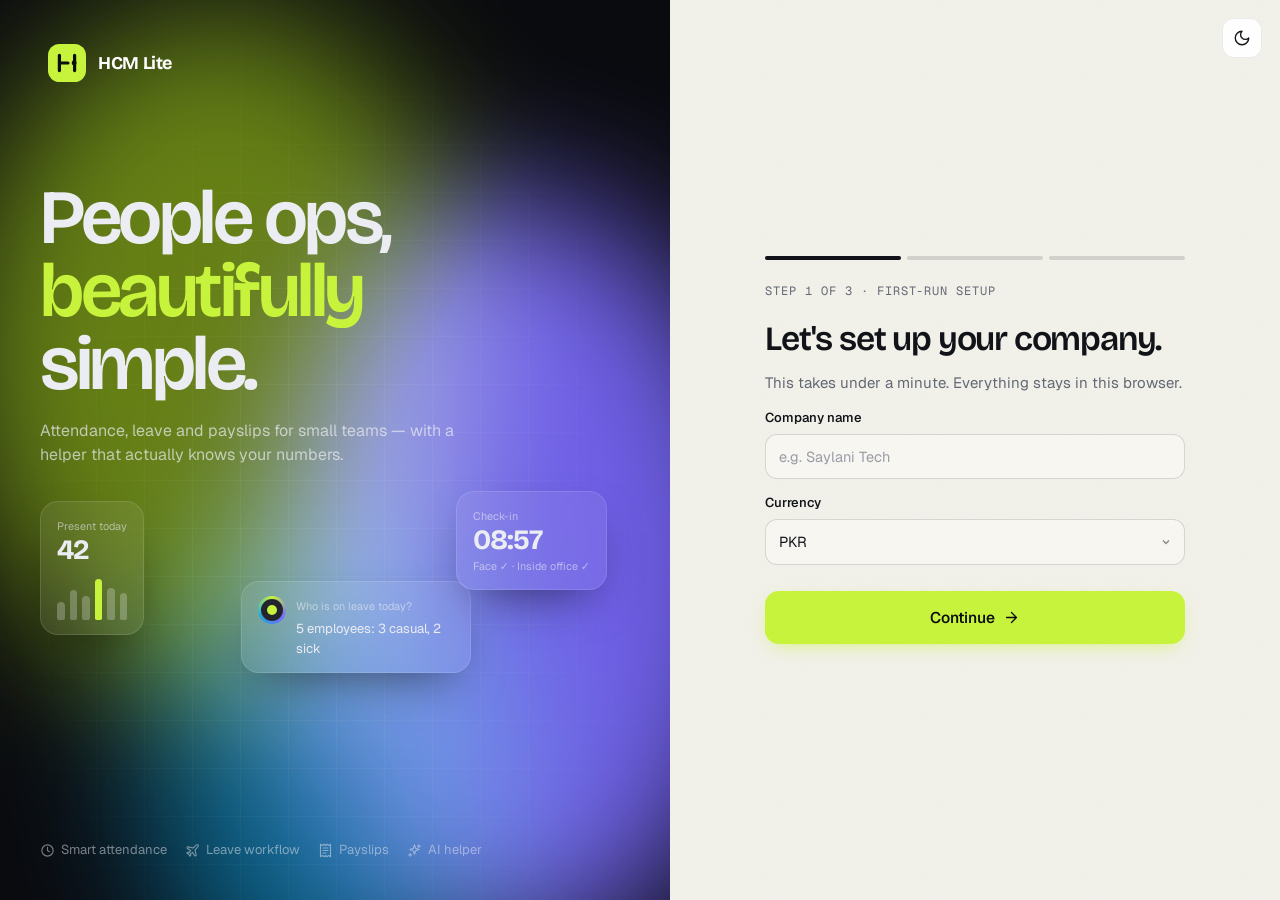
==== pages/admin.html @ 7bd3aebc "HCM Lite: HR web app with attendance, leave, payslips and smart helper Vanilla HTML/CSS/JS, localSto" ====
<!doctype html>
<html lang="en">
<head>
  <meta charset="utf-8" />
  <meta name="viewport" content="width=device-width, initial-scale=1, viewport-fit=cover" />
  <title>Dashboard · HCM Lite</title>
  <meta name="theme-color" content="#0a0b0f" />
  <link rel="icon" href="../assets/favicon.svg" type="image/svg+xml" />
  <link rel="preconnect" href="https://fonts.googleapis.com" />
  <link rel="preconnect" href="https://fonts.gstatic.com" crossorigin />
  <link href="https://fonts.googleapis.com/css2?family=Bricolage+Grotesque:opsz,wght@12..96,400..700&family=Geist:wght@400..700&family=Geist+Mono:wght@400..600&display=swap" rel="stylesheet" />
  <script>try{document.documentElement.dataset.theme=localStorage.getItem("hcm_theme")||(matchMedia("(prefers-color-scheme: dark)").matches?"dark":"light")}catch(e){document.documentElement.dataset.theme="light"}</script>
  <link rel="stylesheet" href="../css/style.css" />
</head>
<body>
  <main id="main"><div id="view"></div></main>

  <script src="../js/storage.js"></script>
  <script src="../js/dates.js"></script>
  <script src="../js/auth.js"></script>
  <script src="../js/leave.js"></script>
  <script src="../js/attendance.js"></script>
  <script src="../js/payroll.js"></script>
  <script src="../js/employees.js"></script>
  <script src="../js/ui.js"></script>
  <script src="../js/charts.js"></script>
  <script src="../js/helper.js"></script>
  <script src="../js/pages/admin.js"></script>
</body>
</html>
---- css/style.css ----
/* =========================================================
   HCM Lite · style.css
   Design language: "Ink & Volt" — warm paper / deep ink
   surfaces, a single electric-lime accent, Bricolage display
   type, Geist body, bento cards with cursor spotlight.
   ========================================================= */

@view-transition { navigation: auto; }

:root {
  --bg: #f2f1ea;
  --bg-2: #e9e7dd;
  --surface: #ffffff;
  --surface-2: #f8f7f2;
  --surface-3: #efeee7;
  --line: rgba(18, 20, 26, 0.08);
  --line-2: rgba(18, 20, 26, 0.14);
  --text: #111318;
  --muted: #646875;
  --faint: #9a9da7;

  --volt: #c8f43c;
  --volt-2: #b4e021;
  --volt-ink: #3b5600;
  --on-volt: #0b0d10;
  --violet: #7a6bff;
  --coral: #ff6b4a;
  --sky: #1fa8e0;
  --amber: #f2a20c;
  --mint: #19b97f;

  --ok: #12945f;
  --warn: #c27a00;
  --bad: #e0434a;

  --shadow-sm: 0 1px 2px rgba(17, 19, 24, 0.05);
  --shadow: 0 1px 2px rgba(17, 19, 24, 0.04), 0 12px 32px -16px rgba(17, 19, 24, 0.18);
  --shadow-lg: 0 30px 80px -30px rgba(17, 19, 24, 0.35);
  --r: 20px;
  --r-sm: 12px;
  --ease: cubic-bezier(0.2, 0.8, 0.2, 1);
  --spring: cubic-bezier(0.34, 1.56, 0.64, 1);

  --f-display: "Bricolage Grotesque", "Geist", system-ui, sans-serif;
  --f-body: "Geist", system-ui, -apple-system, "Segoe UI", sans-serif;
  --f-mono: "Geist Mono", ui-monospace, "SF Mono", Menlo, monospace;
  color-scheme: light;
}

:root[data-theme="dark"] {
  --bg: #08090c;
  --bg-2: #0d0f14;
  --surface: #111319;
  --surface-2: #161921;
  --surface-3: #1c2029;
  --line: rgba(255, 255, 255, 0.065);
  --line-2: rgba(255, 255, 255, 0.12);
  --text: #eceef3;
  --muted: #8b91a1;
  --faint: #5d6270;
  --volt-ink: #c8f43c;
  --ok: #3ddc97;
  --warn: #ffb829;
  --bad: #ff5c63;
  --sky: #45c3f5;
  --shadow: 0 1px 0 rgba(255, 255, 255, 0.03) inset, 0 16px 40px -20px rgba(0, 0, 0, 0.8);
  --shadow-lg: 0 40px 100px -30px rgba(0, 0, 0, 0.9);
  color-scheme: dark;
}

* { box-sizing: border-box; }
html { -webkit-text-size-adjust: 100%; }
body {
  margin: 0;
  font-family: var(--f-body);
  font-size: 15px;
  line-height: 1.5;
  color: var(--text);
  background: var(--bg);
  -webkit-font-smoothing: antialiased;
  min-height: 100vh;
  overflow-x: hidden;
}
body::before { /* film grain */
  content: ""; position: fixed; inset: 0; pointer-events: none; z-index: 100; opacity: 0.035; mix-blend-mode: multiply;
  background-image: url("data:image/svg+xml,%3Csvg xmlns='http://www.w3.org/2000/svg' width='160' height='160'%3E%3Cfilter id='n'%3E%3CfeTurbulence type='fractalNoise' baseFrequency='.9' numOctaves='3'/%3E%3C/filter%3E%3Crect width='100%25' height='100%25' filter='url(%23n)'/%3E%3C/svg%3E");
}
[data-theme="dark"] body::before { mix-blend-mode: screen; opacity: 0.04; }

h1, h2, h3, h4 { font-family: var(--f-display); letter-spacing: -0.02em; margin: 0; font-weight: 600; }
p { margin: 0; }
a { color: inherit; text-decoration: none; }
button { font: inherit; color: inherit; cursor: pointer; }
.mono { font-family: var(--f-mono); font-feature-settings: "tnum"; }
.muted { color: var(--muted); }
.ic { width: 18px; height: 18px; flex: none; }
::selection { background: var(--volt); color: var(--on-volt); }
:focus-visible { outline: 2px solid var(--violet); outline-offset: 2px; border-radius: 8px; }
[data-theme="light"] .only-dark, [data-theme="dark"] .only-light { display: none; }

/* scrollbars */
* { scrollbar-width: thin; scrollbar-color: var(--line-2) transparent; }

/* ---------------- shell ---------------- */
body.has-shell { display: grid; grid-template-columns: 264px minmax(0, 1fr); }
.sidebar {
  position: sticky; top: 0; height: 100vh; padding: 20px 14px; display: flex; flex-direction: column; gap: 18px;
  border-right: 1px solid var(--line); background: color-mix(in srgb, var(--bg) 70%, var(--surface));
  view-transition-name: sidebar;
}
.brand { display: flex; align-items: center; gap: 12px; padding: 4px 8px; }
.brand .logo { width: 38px; height: 38px; flex: none; transition: transform 0.5s var(--spring); }
.brand:hover .logo { transform: rotate(-8deg) scale(1.05); }
.brand b { display: block; font-family: var(--f-display); font-size: 18px; letter-spacing: -0.02em; }
.brand small { display: block; color: var(--muted); font-size: 12px; max-width: 160px; white-space: nowrap; overflow: hidden; text-overflow: ellipsis; }
.search-trigger {
  display: flex; align-items: center; gap: 10px; padding: 10px 12px; border-radius: 12px; border: 1px solid var(--line);
  background: var(--surface); color: var(--muted); font-size: 13.5px; transition: border-color 0.2s;
}
.search-trigger:hover { border-color: var(--line-2); }
.search-trigger span { flex: 1; text-align: left; }
kbd { font-family: var(--f-mono); font-size: 11px; padding: 2px 6px; border-radius: 6px; border: 1px solid var(--line-2); color: var(--muted); background: var(--surface-2); }
.nav { display: flex; flex-direction: column; gap: 2px; }
.nav-item {
  position: relative; display: flex; align-items: center; gap: 12px; padding: 10px 12px; border-radius: 12px; color: var(--muted);
  font-weight: 500; font-size: 14.5px; border: 0; background: none; text-align: left; width: 100%; transition: color 0.2s, background 0.2s;
}
.nav-item:hover { color: var(--text); background: var(--surface-3); }
.nav-item.active { color: var(--text); background: var(--surface); box-shadow: var(--shadow-sm), 0 0 0 1px var(--line); }
.nav-item.active::before { content: ""; position: absolute; left: -14px; top: 10px; bottom: 10px; width: 4px; border-radius: 0 4px 4px 0; background: var(--volt); }
.nav-item.active .ic { color: var(--volt-ink); }
.nav-badge { margin-left: auto; font-style: normal; font-size: 11.5px; font-weight: 600; min-width: 22px; text-align: center; padding: 1px 7px; border-radius: 99px; background: var(--coral); color: #fff; animation: pop 0.4s var(--spring); }
.side-foot { margin-top: auto; display: flex; flex-direction: column; gap: 6px; }
.user-chip { display: flex; align-items: center; gap: 10px; padding: 8px; border-radius: 14px; border: 1px solid var(--line); background: var(--surface); text-align: left; width: 100%; }
.user-chip:hover { border-color: var(--line-2); }
.uc-text { flex: 1; min-width: 0; }
.uc-text b, .uc-text small { display: block; white-space: nowrap; overflow: hidden; text-overflow: ellipsis; }
.uc-text b { font-size: 13.5px; }
.uc-text small { font-size: 12px; color: var(--muted); }

#main { min-width: 0; padding: 0 32px 48px; }
.topbar {
  position: sticky; top: 0; z-index: 20; display: flex; align-items: flex-end; justify-content: space-between; gap: 16px;
  padding: 26px 0 18px; margin-bottom: 8px;
  background: linear-gradient(var(--bg) 70%, transparent);
}
.tb-left { display: flex; align-items: center; gap: 14px; min-width: 0; }
.tb-right { display: flex; align-items: center; gap: 8px; flex-wrap: wrap; justify-content: flex-end; }
.eyebrow { font-size: 12.5px; color: var(--muted); font-weight: 500; letter-spacing: 0.01em; }
.page-title { font-size: clamp(26px, 3vw, 36px); line-height: 1.1; font-weight: 600; }
.page-title em { font-style: normal; color: var(--muted); font-weight: 400; }
.brand-mobile, .hide-desk { display: none; }
.dock { display: none; }

/* ---------------- buttons ---------------- */
.btn {
  position: relative; overflow: hidden; display: inline-flex; align-items: center; justify-content: center; gap: 8px;
  padding: 10px 16px; border-radius: 12px; border: 1px solid var(--line-2); background: var(--surface); font-weight: 550; font-size: 14px;
  white-space: nowrap; transition: transform 0.15s var(--ease), background 0.2s, border-color 0.2s, box-shadow 0.2s;
}
.btn:hover { border-color: var(--faint); }
.btn:active { transform: scale(0.97); }
.btn:disabled { opacity: 0.45; pointer-events: none; }
.btn-primary { background: var(--volt); color: var(--on-volt); border-color: transparent; box-shadow: 0 6px 20px -8px color-mix(in srgb, var(--volt) 80%, transparent); }
.btn-primary:hover { background: var(--volt-2); border-color: transparent; }
.btn-dark { background: var(--text); color: var(--bg); border-color: transparent; }
.btn-ghost { background: transparent; }
.btn-danger { background: var(--bad); color: #fff; border-color: transparent; }
.btn-sm { padding: 7px 11px; font-size: 13px; border-radius: 10px; }
.btn-lg { padding: 14px 22px; font-size: 15.5px; border-radius: 14px; }
.btn .ic { width: 17px; height: 17px; }
.ripple { position: absolute; width: 8px; height: 8px; margin: -4px; border-radius: 50%; background: currentColor; opacity: 0.25; pointer-events: none; animation: ripple 0.6s ease-out forwards; }
@keyframes ripple { to { transform: scale(40); opacity: 0; } }
.icon-btn { display: inline-grid; place-items: center; width: 40px; height: 40px; border-radius: 12px; border: 1px solid var(--line); background: var(--surface); transition: border-color 0.2s, transform 0.15s; }
.icon-btn:hover { border-color: var(--line-2); }
.icon-btn:active { transform: scale(0.94); }
.icon-btn.solid { background: var(--volt); color: var(--on-volt); border-color: transparent; }
.icon-btn.sm { width: 32px; height: 32px; border-radius: 9px; }
.icon-btn.sm .ic { width: 15px; height: 15px; }

/* ---------------- cards / bento ---------------- */
.bento { display: grid; grid-template-columns: repeat(12, minmax(0, 1fr)); gap: 16px; }
.card {
  position: relative; background: var(--surface); border: 1px solid var(--line); border-radius: var(--r); padding: 20px; box-shadow: var(--shadow); min-width: 0;
}
.spot { isolation: isolate; overflow: hidden; }
.spot::after {
  content: ""; position: absolute; inset: 0; z-index: -1; opacity: 0; transition: opacity 0.3s; pointer-events: none;
  background: radial-gradient(420px circle at var(--mx, 50%) var(--my, 50%), color-mix(in srgb, var(--volt) 14%, transparent), transparent 60%);
}
.spot:hover::after { opacity: 1; }
.card-head { display: flex; align-items: center; justify-content: space-between; gap: 12px; margin-bottom: 16px; }
.card-head h3 { font-size: 17px; }
.card-head p { font-size: 13px; color: var(--muted); }
.card-link { display: inline-flex; align-items: center; gap: 4px; font-size: 13px; color: var(--muted); font-weight: 500; }
.card-link:hover { color: var(--text); }
.card-link .ic { width: 15px; height: 15px; transition: transform 0.2s; }
.card-link:hover .ic { transform: translate(2px, -2px); }
.c-2 { grid-column: span 2; } .c-3 { grid-column: span 3; } .c-4 { grid-column: span 4; } .c-5 { grid-column: span 5; } .c-6 { grid-column: span 6; }
.c-7 { grid-column: span 7; } .c-8 { grid-column: span 8; } .c-12 { grid-column: span 12; }

/* KPI tiles */
.kpi { display: flex; flex-direction: column; gap: 6px; padding: 18px 18px 16px; }
.kpi-top { display: flex; align-items: center; justify-content: space-between; color: var(--muted); font-size: 13px; font-weight: 500; }
.kpi-ic { width: 34px; height: 34px; display: grid; place-items: center; border-radius: 10px; background: var(--surface-3); color: var(--text); }
.kpi-val { font-family: var(--f-display); font-size: 40px; font-weight: 600; line-height: 1; letter-spacing: -0.04em; margin-top: 6px; }
.kpi-sub { font-size: 12.5px; color: var(--muted); }
.kpi.accent { background: var(--volt); color: var(--on-volt); border-color: transparent; }
.kpi.accent .kpi-top, .kpi.accent .kpi-sub { color: color-mix(in srgb, var(--on-volt) 70%, transparent); }
.kpi.accent .kpi-ic { background: rgba(0, 0, 0, 0.08); color: var(--on-volt); }
.kpi.ink { background: var(--text); color: var(--bg); border-color: transparent; }
.kpi.ink .kpi-top, .kpi.ink .kpi-sub { color: color-mix(in srgb, var(--bg) 65%, transparent); }
.kpi.ink .kpi-ic { background: color-mix(in srgb, var(--bg) 12%, transparent); color: var(--bg); }
.meter { height: 6px; border-radius: 99px; background: var(--surface-3); overflow: hidden; margin-top: 8px; }
.meter > i { display: block; height: 100%; border-radius: inherit; background: currentColor; width: var(--v, 0%); transition: width 1s var(--ease); }

/* ---------------- badges, chips, avatars ---------------- */
.badge { display: inline-flex; align-items: center; gap: 6px; padding: 3px 9px 3px 8px; border-radius: 99px; font-size: 12px; font-weight: 550; white-space: nowrap; background: color-mix(in srgb, var(--c) 13%, transparent); color: var(--c); }
.badge i { width: 6px; height: 6px; border-radius: 50%; background: currentColor; }
.tone-ok { --c: var(--ok); } .tone-warn { --c: var(--warn); } .tone-bad { --c: var(--bad); }
.tone-violet { --c: var(--violet); } .tone-sky { --c: var(--sky); } .tone-muted { --c: var(--muted); }
.tone-sky i, .badge.tone-ok.live i { animation: blink 1.6s infinite; }
@keyframes blink { 50% { opacity: 0.3; } }
.chip { padding: 7px 12px; border-radius: 99px; border: 1px solid var(--line-2); background: var(--surface); font-size: 13px; color: var(--muted); transition: all 0.2s; white-space: nowrap; }
.chip:hover { color: var(--text); border-color: var(--faint); }
.chip.on { background: var(--text); color: var(--bg); border-color: transparent; }
.avatar {
  --h: 200; width: 36px; height: 36px; flex: none; border-radius: 12px; display: inline-grid; place-items: center; font-size: 13px; font-weight: 650; letter-spacing: 0.02em;
  color: hsl(var(--h) 60% 22%); background: linear-gradient(135deg, hsl(var(--h) 85% 82%), hsl(calc(var(--h) + 40) 80% 72%));
}
[data-theme="dark"] .avatar { color: hsl(var(--h) 60% 92%); background: linear-gradient(135deg, hsl(var(--h) 50% 34%), hsl(calc(var(--h) + 40) 45% 26%)); }
.avatar.sm { width: 28px; height: 28px; border-radius: 9px; font-size: 11px; }
.avatar.lg { width: 56px; height: 56px; border-radius: 18px; font-size: 19px; }
.avatar.xl { width: 72px; height: 72px; border-radius: 22px; font-size: 24px; }

/* ---------------- forms ---------------- */
.form-grid { display: grid; grid-template-columns: repeat(2, minmax(0, 1fr)); gap: 14px 16px; }
.form-grid.one { grid-template-columns: 1fr; }
.field { display: flex; flex-direction: column; gap: 6px; min-width: 0; }
.field.full { grid-column: 1 / -1; }
.label { font-size: 13px; font-weight: 550; color: var(--text); }
input, select, textarea {
  font: inherit; font-size: 14.5px; color: var(--text); width: 100%; padding: 11px 13px; border-radius: 12px; border: 1px solid var(--line-2); background: var(--surface-2);
  transition: border-color 0.2s, box-shadow 0.2s, background 0.2s; outline: none;
}
input::placeholder, textarea::placeholder { color: var(--faint); }
input:focus, select:focus, textarea:focus { border-color: var(--violet); background: var(--surface); box-shadow: 0 0 0 4px color-mix(in srgb, var(--violet) 18%, transparent); }
textarea { resize: vertical; min-height: 88px; }
select { appearance: none; background-image: url("data:image/svg+xml,%3Csvg xmlns='http://www.w3.org/2000/svg' width='12' height='12' viewBox='0 0 24 24' fill='none' stroke='%23888' stroke-width='2.5'%3E%3Cpath d='m6 9 6 6 6-6'/%3E%3C/svg%3E"); background-repeat: no-repeat; background-position: right 12px center; padding-right: 34px; }
input[type="time"], input[type="date"], input[type="month"] { font-family: var(--f-mono); font-size: 14px; }
.hint { font-size: 12px; color: var(--muted); }
.err { font-size: 12.5px; color: var(--bad); font-weight: 500; min-height: 0; display: none; }
.has-error .err { display: flex; align-items: center; gap: 6px; animation: slideIn 0.25s var(--ease); }
.has-error .err::before { content: "!"; display: inline-grid; place-items: center; width: 15px; height: 15px; border-radius: 50%; background: var(--bad); color: #fff; font-size: 10px; font-weight: 800; }
.has-error input, .has-error select, .has-error textarea { border-color: var(--bad); box-shadow: 0 0 0 4px color-mix(in srgb, var(--bad) 14%, transparent); }
.has-error .hint { display: none; }
.input-icon { position: relative; }
.input-icon .ic { position: absolute; left: 12px; top: 50%; transform: translateY(-50%); color: var(--faint); pointer-events: none; }
.input-icon input { padding-left: 38px; }
.pw-toggle { position: absolute; right: 8px; top: 50%; transform: translateY(-50%); border: 0; background: none; color: var(--muted); font-size: 12px; font-weight: 600; padding: 6px; }
.days-toggle { display: flex; flex-wrap: wrap; gap: 6px; }
.days-toggle label { position: relative; }
.days-toggle input { position: absolute; opacity: 0; pointer-events: none; }
.days-toggle span { display: grid; place-items: center; width: 46px; height: 40px; border-radius: 11px; border: 1px solid var(--line-2); font-size: 13px; font-weight: 600; color: var(--muted); cursor: pointer; transition: all 0.2s; user-select: none; }
.days-toggle input:checked + span { background: var(--text); color: var(--bg); border-color: transparent; }
.days-toggle input:focus-visible + span { outline: 2px solid var(--violet); outline-offset: 2px; }
.seg { display: inline-flex; padding: 4px; border-radius: 12px; background: var(--surface-3); gap: 2px; }
.seg button { border: 0; background: none; padding: 7px 13px; border-radius: 9px; font-size: 13px; font-weight: 550; color: var(--muted); display: inline-flex; align-items: center; gap: 6px; }
.seg button.on { background: var(--surface); color: var(--text); box-shadow: var(--shadow-sm); }
.seg em { font-style: normal; font-size: 11px; padding: 0 6px; border-radius: 99px; background: var(--line-2); }

/* ---------------- tables ---------------- */
.table-wrap { overflow-x: auto; margin: 0 -20px -20px; border-top: 1px solid var(--line); }
table { width: 100%; border-collapse: collapse; font-size: 14px; }
th { text-align: left; font-size: 12px; font-weight: 550; text-transform: uppercase; letter-spacing: 0.06em; color: var(--muted); padding: 12px 20px; background: var(--surface-2); white-space: nowrap; }
td { padding: 12px 20px; border-top: 1px solid var(--line); white-space: nowrap; }
tbody tr { transition: background 0.15s; }
tbody tr:hover { background: var(--surface-2); }
.person { display: flex; align-items: center; gap: 10px; min-width: 0; }
.person b { display: block; font-weight: 600; font-size: 14px; }
.person small { display: block; color: var(--muted); font-size: 12.5px; }

/* ---------------- toolbar ---------------- */
.toolbar { display: flex; align-items: center; gap: 10px; flex-wrap: wrap; margin-bottom: 16px; }
.toolbar .grow { flex: 1; min-width: 200px; }
.chips-row { display: flex; gap: 6px; overflow-x: auto; padding-bottom: 2px; scrollbar-width: none; }

/* ---------------- overlays ---------------- */
.overlay { position: fixed; inset: 0; z-index: 60; display: grid; place-items: center; padding: 16px; background: rgba(8, 9, 12, 0); backdrop-filter: blur(0); transition: background 0.25s, backdrop-filter 0.25s; }
.overlay.open { background: rgba(8, 9, 12, 0.42); backdrop-filter: blur(6px); }
.overlay.closing { background: rgba(8, 9, 12, 0); backdrop-filter: blur(0); }
.modal { width: min(480px, 100%); max-height: calc(100vh - 32px); display: flex; flex-direction: column; background: var(--surface); border: 1px solid var(--line); border-radius: 24px; box-shadow: var(--shadow-lg); transform: translateY(16px) scale(0.97); opacity: 0; transition: transform 0.35s var(--spring), opacity 0.25s; }
.modal.wide { width: min(760px, 100%); }
.open .modal { transform: none; opacity: 1; }
.closing .modal { transform: translateY(10px) scale(0.98); opacity: 0; transition-duration: 0.2s; }
.modal-head, .drawer-head { display: flex; align-items: center; justify-content: space-between; padding: 18px 20px 6px; }
.modal-head h3, .drawer-head h3 { font-size: 19px; }
.modal-body, .drawer-body { padding: 12px 20px 20px; overflow-y: auto; }
.modal-foot, .drawer-foot { display: flex; justify-content: flex-end; gap: 8px; padding: 14px 20px; border-top: 1px solid var(--line); }
.overlay-drawer { place-items: stretch end; padding: 10px; }
.drawer { width: min(560px, 100%); display: flex; flex-direction: column; background: var(--surface); border: 1px solid var(--line); border-radius: 24px; box-shadow: var(--shadow-lg); transform: translateX(105%); transition: transform 0.45s var(--ease); }
.open .drawer { transform: none; }
.closing .drawer { transform: translateX(105%); transition-duration: 0.25s; }
.drawer-body { flex: 1; }
.menu-profile { display: flex; align-items: center; gap: 14px; padding: 6px 0 16px; border-bottom: 1px solid var(--line); margin-bottom: 8px; }
.menu-profile small { display: block; text-transform: capitalize; }
.menu-list { display: flex; flex-direction: column; }
.menu-item { display: flex; align-items: center; gap: 12px; padding: 12px 10px; border-radius: 12px; border: 0; background: none; text-align: left; font-weight: 500; }
.menu-item:hover { background: var(--surface-3); }
.menu-item.danger { color: var(--bad); }

/* command palette */
.overlay-palette { place-items: start center; padding-top: 12vh; }
.palette { width: min(600px, 100%); background: var(--surface); border: 1px solid var(--line); border-radius: 20px; box-shadow: var(--shadow-lg); overflow: hidden; transform: scale(0.96); opacity: 0; transition: transform 0.25s var(--spring), opacity 0.2s; }
.open .palette { transform: none; opacity: 1; }
.pal-input { display: flex; align-items: center; gap: 10px; padding: 6px 16px; border-bottom: 1px solid var(--line); }
.pal-input input { border: 0; background: none; box-shadow: none; padding: 14px 0; font-size: 16px; }
.pal-list { padding: 8px; max-height: 50vh; overflow-y: auto; }
.pal-item { display: flex; align-items: center; gap: 12px; width: 100%; padding: 10px 12px; border-radius: 12px; border: 0; background: none; text-align: left; }
.pal-item span { flex: 1; font-weight: 500; }
.pal-item small { color: var(--muted); font-size: 12px; }
.pal-item.sel { background: var(--surface-3); }
.pal-item.sel .ic { color: var(--volt-ink); }
.pal-empty { padding: 24px; text-align: center; color: var(--muted); }

/* toasts */
#toasts { position: fixed; z-index: 90; right: 20px; bottom: 20px; display: flex; flex-direction: column; gap: 8px; align-items: flex-end; }
.toast { display: flex; align-items: center; gap: 10px; padding: 12px 16px 12px 12px; border-radius: 14px; background: var(--text); color: var(--bg); box-shadow: var(--shadow-lg); font-size: 14px; font-weight: 500; max-width: 380px; animation: toastIn 0.45s var(--spring); }
.toast .ic { width: 22px; height: 22px; padding: 4px; border-radius: 8px; background: var(--volt); color: var(--on-volt); }
.toast-bad .ic { background: var(--bad); color: #fff; }
.toast-info .ic { background: var(--violet); color: #fff; }
.toast.out { animation: toastOut 0.35s var(--ease) forwards; }
@keyframes toastIn { from { transform: translateY(20px) scale(0.9); opacity: 0; } }
@keyframes toastOut { to { transform: translateX(30px); opacity: 0; } }
.confetti { position: fixed; z-index: 95; width: 8px; height: 12px; border-radius: 2px; pointer-events: none; }

/* empty state */
.empty { text-align: center; padding: 28px 16px; display: flex; flex-direction: column; align-items: center; gap: 6px; }
.empty-art svg { width: 120px; height: 90px; }
.empty-art .e1 { fill: var(--surface-3); stroke: var(--line-2); stroke-width: 1.5; }
.empty-art .e2 { fill: none; stroke: var(--faint); stroke-width: 2; stroke-linecap: round; }
.empty-art .e2b { fill: var(--violet); }
.empty-art .e3 { fill: var(--volt); animation: floaty 3s ease-in-out infinite; }
.empty h4 { font-size: 16px; margin-top: 4px; }
.empty p { font-size: 13.5px; color: var(--muted); max-width: 300px; }

/* ---------------- charts ---------------- */
.sbars { display: flex; flex-direction: column; gap: 12px; }
.sbar-row { display: grid; grid-template-columns: 110px 1fr 32px; align-items: center; gap: 12px; font-size: 13.5px; }
.sbar-label { white-space: nowrap; overflow: hidden; text-overflow: ellipsis; color: var(--muted); font-weight: 500; }
.sbar-track { display: flex; height: 26px; border-radius: 8px; background: var(--surface-3); overflow: hidden; gap: 2px; }
.sbar-seg { width: 0; transition: width 0.9s var(--ease); }
.sbar-seg.grow { width: var(--w); }
.sbar-seg:first-child { border-radius: 8px 0 0 8px; }
.sbar-val { text-align: right; font-weight: 600; }
.legend { display: flex; flex-wrap: wrap; gap: 14px; margin-top: 16px; font-size: 12.5px; color: var(--muted); }
.legend span { display: inline-flex; align-items: center; gap: 6px; }
.legend i { width: 10px; height: 10px; border-radius: 3px; }
.area-wrap { position: relative; padding-bottom: 22px; }
.area { width: 100%; height: 180px; display: block; overflow: visible; }
.gridline { stroke: var(--line); stroke-dasharray: 3 5; }
.area-fill { opacity: 0; animation: fadeIn 0.8s 0.5s forwards; }
.area-dots { position: absolute; inset: 0 0 22px; pointer-events: none; }
.adot { position: absolute; width: 10px; height: 10px; margin: -5px; border-radius: 50%; background: var(--surface); border: 2px solid var(--text); opacity: 0; pointer-events: auto; transition: opacity 0.2s, transform 0.2s; }
.area-wrap:hover .adot { opacity: 1; }
.adot:hover { transform: scale(1.4); }
.adot:hover::after { content: attr(data-tip); position: absolute; bottom: 16px; left: 50%; transform: translateX(-50%); white-space: nowrap; padding: 5px 9px; border-radius: 8px; background: var(--text); color: var(--bg); font-size: 12px; font-weight: 500; }
.area-x { position: absolute; left: 0; right: 0; bottom: 0; height: 18px; font-size: 11.5px; color: var(--faint); }
.area-x span { position: absolute; transform: translateX(-50%); white-space: nowrap; }
.area-x span:first-child { transform: none; }
.area-x span:last-child { transform: translateX(-100%); }
.donut-row { display: flex; align-items: center; gap: 20px; }
.donut { position: relative; width: 150px; flex: none; }
.donut svg { width: 100%; display: block; transform: rotate(-90deg); }
.dtrack { stroke: var(--surface-3); }
.donut-c { position: absolute; inset: 0; display: grid; place-content: center; text-align: center; }
.donut-c b { font-family: var(--f-display); font-size: 30px; line-height: 1; letter-spacing: -0.03em; }
.donut-c small { color: var(--muted); font-size: 12px; }
.donut-legend { list-style: none; padding: 0; margin: 0; flex: 1; display: flex; flex-direction: column; gap: 9px; font-size: 13.5px; }
.donut-legend li { display: flex; align-items: center; gap: 8px; color: var(--muted); }
.donut-legend i { width: 9px; height: 9px; border-radius: 3px; }
.donut-legend b { margin-left: auto; color: var(--text); }
.ring-val { transition: stroke-dashoffset 1.2s var(--ease); }
.cal { display: grid; grid-template-columns: repeat(7, 1fr); gap: 6px; }
.cal-h { text-align: center; font-size: 11px; color: var(--faint); font-weight: 600; padding-bottom: 2px; }
.cal-d {
  height: 42px; display: grid; place-items: center; border-radius: 10px; font-size: 12.5px; font-weight: 550; font-family: var(--f-mono);
  background: var(--surface-3); color: var(--muted); animation: calIn 0.4s var(--ease) backwards; animation-delay: calc(var(--i) * 14ms);
}
@keyframes calIn { from { opacity: 0; transform: scale(0.6); } }
.cal-d.st-present, .cal-d.st-working { background: color-mix(in srgb, var(--ok) 22%, transparent); color: var(--ok); }
.cal-d.st-late { background: color-mix(in srgb, var(--warn) 24%, transparent); color: var(--warn); }
.cal-d.st-half { background: color-mix(in srgb, var(--violet) 22%, transparent); color: var(--violet); }
.cal-d.st-leave { background: color-mix(in srgb, var(--sky) 22%, transparent); color: var(--sky); }
.cal-d.st-absent { background: color-mix(in srgb, var(--bad) 18%, transparent); color: var(--bad); }
.cal-d.st-off { background: transparent; color: var(--faint); border: 1px dashed var(--line-2); }
.cal-d.st-future, .cal-d.st-prejoin { background: transparent; color: var(--faint); }
.cal-d.is-today { outline: 2px solid var(--text); outline-offset: 1px; }

/* ---------------- helper chat ---------------- */
.helper { display: flex; flex-direction: column; padding: 0; overflow: hidden; min-height: 460px; }
.helper-head { display: flex; align-items: center; gap: 12px; padding: 16px 18px; border-bottom: 1px solid var(--line); }
.helper-head > div { flex: 1; }
.helper-head b { display: block; font-family: var(--f-display); font-size: 16px; }
.helper-head small { color: var(--muted); font-size: 12.5px; }
.helper-orb { position: relative; width: 38px; height: 38px; border-radius: 50%; background: conic-gradient(from 0deg, var(--volt), var(--violet), var(--sky), var(--volt)); animation: spin 6s linear infinite; flex: none; }
.helper-orb i { position: absolute; inset: 3px; border-radius: 50%; background: var(--surface); }
.helper-orb::after { content: ""; position: absolute; inset: 12px; border-radius: 50%; background: var(--volt); animation: breathe 2.4s ease-in-out infinite; }
.helper-log { flex: 1; overflow-y: auto; padding: 16px 18px; display: flex; flex-direction: column; gap: 10px; max-height: 340px; min-height: 200px; }
.msg { max-width: 86%; padding: 10px 14px; border-radius: 16px; font-size: 14px; line-height: 1.5; animation: msgIn 0.35s var(--spring); }
.msg-bot { background: var(--surface-3); border-bottom-left-radius: 6px; align-self: flex-start; }
.msg-me { background: var(--text); color: var(--bg); border-bottom-right-radius: 6px; align-self: flex-end; }
.msg b { font-weight: 650; }
@keyframes msgIn { from { opacity: 0; transform: translateY(8px) scale(0.96); } }
.typing { display: inline-flex; gap: 4px; padding: 4px 0; }
.typing i { width: 7px; height: 7px; border-radius: 50%; background: var(--muted); animation: bounce 1s infinite; }
.typing i:nth-child(2) { animation-delay: 0.15s; } .typing i:nth-child(3) { animation-delay: 0.3s; }
@keyframes bounce { 0%, 60%, 100% { transform: none; opacity: 0.5; } 30% { transform: translateY(-5px); opacity: 1; } }
.helper-chips { display: flex; gap: 6px; overflow-x: auto; padding: 4px 18px 10px; scrollbar-width: none; }
.helper-chips .chip { font-size: 12.5px; padding: 6px 11px; }
.helper-form { display: flex; gap: 8px; padding: 12px 14px; border-top: 1px solid var(--line); background: var(--surface-2); }
.helper-form input { background: var(--surface); }

/* ---------------- lists ---------------- */
.feed { display: flex; flex-direction: column; }
.feed-item { display: flex; align-items: center; gap: 12px; padding: 11px 0; border-top: 1px solid var(--line); }
.feed-item:first-child { border-top: 0; padding-top: 0; }
.feed-item .grow { flex: 1; min-width: 0; }
.feed-item b { font-size: 14px; font-weight: 600; display: block; white-space: nowrap; overflow: hidden; text-overflow: ellipsis; }
.feed-item small { color: var(--muted); font-size: 12.5px; display: block; }
.feed-time { font-family: var(--f-mono); font-size: 12.5px; color: var(--muted); text-align: right; }
.ann { padding: 14px; border-radius: 14px; background: var(--surface-2); border: 1px solid var(--line); position: relative; }
.ann + .ann { margin-top: 10px; }
.ann h4 { font-size: 15px; margin-bottom: 4px; padding-right: 30px; }
.ann p { font-size: 13.5px; color: var(--muted); white-space: pre-wrap; }
.ann small { display: block; margin-top: 8px; font-size: 12px; color: var(--faint); }
.ann .icon-btn { position: absolute; top: 10px; right: 10px; }
.ann.new { border-color: color-mix(in srgb, var(--volt) 60%, transparent); }
.ann.new::before { content: "NEW"; position: absolute; top: 14px; right: 14px; font-size: 10px; font-weight: 700; letter-spacing: 0.08em; padding: 2px 6px; border-radius: 6px; background: var(--volt); color: var(--on-volt); }

/* ---------------- motion utils ---------------- */
.reveal { opacity: 0; transform: translateY(14px); transition: opacity 0.6s var(--ease), transform 0.6s var(--ease); transition-delay: var(--d, 0ms); }
.reveal.in { opacity: 1; transform: none; }
@keyframes spin { to { transform: rotate(360deg); } }
@keyframes breathe { 50% { transform: scale(0.6); opacity: 0.6; } }
@keyframes floaty { 50% { transform: translateY(-6px); } }
@keyframes fadeIn { to { opacity: 1; } }
@keyframes pop { from { transform: scale(0); } }
@keyframes slideIn { from { opacity: 0; transform: translateY(-4px); } }
@media (prefers-reduced-motion: reduce) {
  *, *::before, *::after { animation-duration: 0.01ms !important; animation-iteration-count: 1 !important; transition-duration: 0.01ms !important; }
  .reveal { opacity: 1; transform: none; }
}

/* =========================================================
   AUTH (index.html)
   ========================================================= */
.auth { display: grid; grid-template-columns: 1.1fr 1fr; min-height: 100vh; }
.auth-art { position: relative; overflow: hidden; background: #0a0b0f; color: #eceef3; padding: 40px; display: flex; flex-direction: column; justify-content: space-between; isolation: isolate; }
.aurora { position: absolute; inset: -20%; z-index: -1; filter: blur(70px) saturate(1.2); opacity: 0.9; }
.aurora i { position: absolute; border-radius: 50%; mix-blend-mode: screen; animation: drift 18s ease-in-out infinite alternate; }
.aurora i:nth-child(1) { width: 55%; height: 55%; left: 10%; top: 15%; background: #c8f43c; opacity: 0.55; }
.aurora i:nth-child(2) { width: 50%; height: 60%; right: 5%; top: 30%; background: #7a6bff; animation-duration: 22s; animation-delay: -6s; }
.aurora i:nth-child(3) { width: 40%; height: 40%; left: 30%; bottom: 5%; background: #1fa8e0; opacity: 0.6; animation-duration: 26s; animation-delay: -12s; }
@keyframes drift { 0% { transform: translate(0, 0) scale(1); } 50% { transform: translate(8%, -6%) scale(1.15); } 100% { transform: translate(-6%, 8%) scale(0.95); } }
.auth-art::after { content: ""; position: absolute; inset: 0; z-index: -1; background-image: linear-gradient(rgba(255,255,255,.05) 1px, transparent 1px), linear-gradient(90deg, rgba(255,255,255,.05) 1px, transparent 1px); background-size: 48px 48px; mask-image: radial-gradient(ellipse at 50% 60%, #000 20%, transparent 75%); }
.auth-art .brand b { color: #fff; }
.hero-type { font-family: var(--f-display); font-size: clamp(44px, 6vw, 88px); line-height: 0.95; letter-spacing: -0.045em; font-weight: 600; }
.hero-type span { display: block; overflow: hidden; }
.hero-type span > em { display: inline-block; font-style: normal; animation: rise 0.9s var(--ease) backwards; }
.hero-type span:nth-child(2) > em { animation-delay: 0.1s; color: #c8f43c; }
.hero-type span:nth-child(3) > em { animation-delay: 0.2s; }
@keyframes rise { from { transform: translateY(105%); } }
.hero-sub { margin-top: 18px; max-width: 440px; color: rgba(236, 238, 243, 0.7); font-size: 16px; animation: fadeUp 0.8s 0.35s var(--ease) backwards; }
@keyframes fadeUp { from { opacity: 0; transform: translateY(12px); } }
.float-cards { position: relative; height: 230px; margin: 24px 0; }
.fcard { position: absolute; padding: 14px 16px; border-radius: 18px; background: rgba(255, 255, 255, 0.07); border: 1px solid rgba(255, 255, 255, 0.12); backdrop-filter: blur(16px); box-shadow: 0 20px 50px -20px rgba(0, 0, 0, 0.6); animation: floatCard 7s ease-in-out infinite, fadeUp 0.9s var(--ease) backwards; font-size: 13px; }
.fcard b { font-family: var(--f-display); font-size: 28px; letter-spacing: -0.03em; display: block; line-height: 1.1; }
.fcard small { color: rgba(236, 238, 243, 0.6); }
.fcard.f1 { left: 0; top: 10px; animation-delay: 0s, 0.4s; }
.fcard.f2 { left: 34%; top: 90px; animation-delay: -2.5s, 0.55s; width: 230px; }
.fcard.f3 { right: 4%; top: 0; animation-delay: -4s, 0.7s; }
@keyframes floatCard { 50% { transform: translateY(-12px) rotate(-1deg); } }
.fbars { display: flex; align-items: flex-end; gap: 5px; height: 46px; margin-top: 8px; }
.fbars i { flex: 1; border-radius: 4px 4px 2px 2px; background: rgba(255, 255, 255, 0.25); animation: barUp 1.2s var(--ease) backwards; }
.fbars i.hi { background: #c8f43c; }
@keyframes barUp { from { height: 0 !important; } }
.fchat { display: flex; gap: 10px; align-items: flex-start; }
.fchat .helper-orb { width: 28px; height: 28px; }
.fchat .helper-orb i { background: #22252e; }
.fchat .helper-orb::after { inset: 9px; }
.auth-foot { display: flex; gap: 18px; flex-wrap: wrap; color: rgba(236, 238, 243, 0.5); font-size: 13px; }
.auth-foot span { display: inline-flex; align-items: center; gap: 6px; }
.auth-foot .ic { width: 15px; height: 15px; }

.auth-panel { display: flex; align-items: center; justify-content: center; padding: 40px 24px; }
.auth-box { width: min(420px, 100%); animation: fadeUp 0.6s var(--ease) backwards; }
.auth-box h2 { font-size: 34px; letter-spacing: -0.035em; line-height: 1.1; }
.auth-box > p { color: var(--muted); margin: 8px 0 26px; }
.auth-box form { display: flex; flex-direction: column; gap: 14px; }
.auth-box .btn-lg { width: 100%; margin-top: 6px; }
.auth-tools { position: fixed; top: 18px; right: 18px; z-index: 5; }
.steps { display: flex; gap: 6px; margin-bottom: 22px; }
.steps i { height: 4px; flex: 1; border-radius: 4px; background: var(--line-2); position: relative; overflow: hidden; }
.steps i::after { content: ""; position: absolute; inset: 0; background: var(--text); transform: scaleX(0); transform-origin: left; transition: transform 0.5s var(--ease); }
.steps i.done::after { transform: scaleX(1); }
.step-label { font-family: var(--f-mono); font-size: 12px; color: var(--muted); margin-bottom: 6px; text-transform: uppercase; letter-spacing: 0.08em; }
.step { display: none; flex-direction: column; gap: 14px; }
.step.on { display: flex; animation: stepIn 0.45s var(--ease); }
@keyframes stepIn { from { opacity: 0; transform: translateX(20px); } }
.step-actions { display: flex; gap: 8px; margin-top: 6px; }
.step-actions .btn { flex: 1; }
.note { display: flex; gap: 10px; padding: 12px 14px; border-radius: 14px; background: var(--surface-3); font-size: 13px; color: var(--muted); }
.note .ic { color: var(--violet); margin-top: 1px; }

/* =========================================================
   EMPLOYEE · MY DAY
   ========================================================= */
.day-hero { display: grid; grid-template-columns: auto 1fr; gap: 28px; align-items: center; padding: 26px; overflow: hidden; }
.day-hero::before { content: ""; position: absolute; width: 380px; height: 380px; right: -120px; top: -180px; border-radius: 50%; background: radial-gradient(circle, color-mix(in srgb, var(--volt) 30%, transparent), transparent 65%); pointer-events: none; }
.clock-ring { position: relative; width: 210px; height: 210px; }
.clock-ring .ring { width: 100%; height: 100%; }
.clock-c { position: absolute; inset: 0; display: grid; place-content: center; text-align: center; }
.clock-c .t { font-family: var(--f-display); font-size: 46px; font-weight: 600; letter-spacing: -0.04em; line-height: 1; font-variant-numeric: tabular-nums; }
.clock-c .t small { font-size: 18px; color: var(--muted); margin-left: 3px; letter-spacing: 0; }
.clock-c .s { font-size: 12.5px; color: var(--muted); margin-top: 6px; }
.ticks { position: absolute; inset: 0; }
.ticks i { position: absolute; left: 50%; top: 2px; width: 2px; height: 7px; margin-left: -1px; border-radius: 2px; background: var(--line-2); transform-origin: 50% 103px; }
.day-info h2 { font-size: clamp(24px, 3vw, 34px); letter-spacing: -0.03em; line-height: 1.1; }
.day-info > p { color: var(--muted); margin-top: 6px; }
.day-meta { display: flex; flex-wrap: wrap; gap: 10px 28px; margin: 18px 0 20px; }
.day-meta div small { display: block; font-size: 12px; color: var(--muted); }
.day-meta div b { font-family: var(--f-mono); font-size: 18px; font-weight: 600; }
.day-actions { display: flex; flex-wrap: wrap; gap: 10px; }
.punch { position: relative; }
.punch.pulse::before { content: ""; position: absolute; inset: -4px; border-radius: 18px; border: 2px solid var(--volt); animation: pulseRing 2s infinite; pointer-events: none; }
@keyframes pulseRing { 0% { opacity: 0.9; transform: scale(1); } 100% { opacity: 0; transform: scale(1.12); } }
.done-stamp { display: inline-flex; align-items: center; gap: 8px; padding: 12px 16px; border-radius: 14px; background: color-mix(in srgb, var(--ok) 14%, transparent); color: var(--ok); font-weight: 600; }

.bal { display: flex; align-items: center; gap: 18px; }
.bal-ring { position: relative; width: 116px; flex: none; }
.bal-ring .ring { width: 100%; height: auto; }
.bal-ring div { position: absolute; inset: 0; display: grid; place-content: center; text-align: center; }
.bal-ring b { font-family: var(--f-display); font-size: 32px; line-height: 1; letter-spacing: -0.03em; }
.bal-ring small { font-size: 11.5px; color: var(--muted); }
.bal-list { flex: 1; display: flex; flex-direction: column; gap: 8px; font-size: 13.5px; }
.bal-list div { display: flex; justify-content: space-between; color: var(--muted); }
.bal-list b { color: var(--text); font-family: var(--f-mono); }

.mini-stats { display: grid; grid-template-columns: repeat(4, 1fr); gap: 10px; }
.mini { padding: 12px; border-radius: 14px; background: var(--surface-2); border: 1px solid var(--line); }
.mini small { display: flex; align-items: center; gap: 6px; font-size: 12px; color: var(--muted); }
.mini small i { width: 7px; height: 7px; border-radius: 50%; background: var(--c); }
.mini b { font-family: var(--f-display); font-size: 26px; letter-spacing: -0.03em; }
.leave-item { display: grid; grid-template-columns: auto 1fr auto; gap: 12px; align-items: center; padding: 12px 0; border-top: 1px solid var(--line); }
.leave-item:first-child { border-top: 0; }
.ltype { width: 40px; height: 40px; border-radius: 12px; display: grid; place-items: center; background: color-mix(in srgb, var(--c) 16%, transparent); color: var(--c); font-weight: 700; font-size: 13px; }
.leave-item b { display: block; font-size: 14px; }
.leave-item small { display: block; color: var(--muted); font-size: 12.5px; }
.leave-item .cmt { margin-top: 4px; font-size: 12.5px; padding: 6px 10px; border-radius: 10px; background: var(--surface-3); color: var(--text); display: inline-block; }
.days-pill { display: inline-flex; align-items: center; gap: 6px; padding: 6px 12px; border-radius: 99px; background: var(--surface-3); font-size: 13px; font-weight: 600; }
.days-pill b { font-family: var(--f-mono); }

/* =========================================================
   EMPLOYEES / LEAVES PAGES
   ========================================================= */
.emp-grid { display: grid; grid-template-columns: repeat(auto-fill, minmax(260px, 1fr)); gap: 14px; }
.emp-card { display: flex; flex-direction: column; gap: 14px; transition: transform 0.25s var(--ease), box-shadow 0.25s; }
.emp-card:hover { transform: translateY(-3px); box-shadow: var(--shadow-lg); }
.emp-top { display: flex; align-items: center; gap: 12px; }
.emp-top > div { flex: 1; min-width: 0; }
.emp-top b { display: block; font-size: 15.5px; white-space: nowrap; overflow: hidden; text-overflow: ellipsis; }
.emp-top small { color: var(--muted); font-size: 13px; }
.emp-facts { display: grid; grid-template-columns: 1fr 1fr; gap: 8px; font-size: 12.5px; }
.emp-facts div { padding: 8px 10px; border-radius: 10px; background: var(--surface-2); }
.emp-facts small { display: block; color: var(--muted); font-size: 11.5px; }
.emp-facts b { font-weight: 600; font-size: 13px; white-space: nowrap; overflow: hidden; text-overflow: ellipsis; display: block; }
.emp-actions { display: flex; gap: 6px; align-items: center; }
.emp-actions .badge { margin-right: auto; }
.cred { margin-top: 10px; padding: 14px; border-radius: 14px; border: 1px dashed var(--line-2); background: var(--surface-2); font-family: var(--f-mono); font-size: 13.5px; display: flex; flex-direction: column; gap: 6px; }
.cred div { display: flex; justify-content: space-between; gap: 10px; }
.cred span { color: var(--muted); }
.success-burst { display: grid; place-items: center; width: 64px; height: 64px; border-radius: 22px; background: var(--volt); color: var(--on-volt); margin: 4px auto 12px; animation: pop 0.5s var(--spring); }
.success-burst .ic { width: 30px; height: 30px; stroke-width: 2.4; }

.req { display: grid; grid-template-columns: auto minmax(0, 1fr) auto; gap: 16px; align-items: center; }
.req + .req { margin-top: 12px; }
.req-main { display: flex; flex-direction: column; gap: 6px; min-width: 0; }
.req-line { display: flex; align-items: center; gap: 8px; flex-wrap: wrap; }
.req-line b { font-size: 15px; }
.req-dates { display: flex; align-items: center; gap: 10px; font-family: var(--f-mono); font-size: 13px; color: var(--muted); flex-wrap: wrap; }
.req-reason { font-size: 13.5px; color: var(--muted); }
.req-acts { display: flex; gap: 8px; }
.req.leaving { animation: leave 0.4s var(--ease) forwards; }
@keyframes leave { to { opacity: 0; transform: translateX(40px); } }

/* settings */
.set-grid { display: grid; grid-template-columns: 240px minmax(0, 1fr); gap: 28px; padding: 22px 0; border-top: 1px solid var(--line); }
.set-grid:first-of-type { border-top: 0; padding-top: 0; }
.set-grid h3 { font-size: 16px; }
.set-grid p { font-size: 13px; color: var(--muted); margin-top: 4px; }
.rule-preview { display: flex; gap: 0; border-radius: 12px; overflow: hidden; margin-top: 14px; font-size: 12px; font-weight: 600; }
.rule-preview div { padding: 10px 12px; flex: 1; }
.rule-preview .on { background: color-mix(in srgb, var(--ok) 16%, transparent); color: var(--ok); }
.rule-preview .gr { background: color-mix(in srgb, var(--amber) 16%, transparent); color: var(--warn); }
.rule-preview .lt { background: color-mix(in srgb, var(--bad) 14%, transparent); color: var(--bad); }
.rule-preview small { display: block; font-family: var(--f-mono); font-weight: 500; opacity: 0.8; }
.danger-zone { border-color: color-mix(in srgb, var(--bad) 35%, transparent); }

/* attendance matrix */
.matrix { overflow-x: auto; }
.matrix table td, .matrix table th { padding: 6px 4px; border: 0; text-align: center; }
.matrix th { background: none; font-size: 10.5px; }
.matrix td:first-child, .matrix th:first-child { text-align: left; padding-left: 0; position: sticky; left: 0; background: var(--surface); z-index: 1; min-width: 150px; }
.matrix tbody tr:hover { background: none; }
.mx { display: block; width: 22px; height: 22px; border-radius: 6px; margin: auto; background: var(--surface-3); }
.mx.st-present, .mx.st-working { background: var(--ok); opacity: 0.85; }
.mx.st-late { background: var(--amber); }
.mx.st-half { background: var(--violet); }
.mx.st-leave { background: var(--sky); }
.mx.st-absent { background: var(--bad); opacity: 0.8; }
.mx.st-off { background: transparent; border: 1px dashed var(--line-2); }
.mx.st-future, .mx.st-prejoin, .mx.st-notyet { background: transparent; border: 1px solid var(--line); }

/* =========================================================
   PAYSLIP
   ========================================================= */
.slip { max-width: 820px; margin: 0 auto; padding: 0; overflow: hidden; }
.slip-head { display: flex; justify-content: space-between; gap: 20px; padding: 28px 32px; background: var(--text); color: var(--bg); position: relative; overflow: hidden; }
.slip-head::after { content: ""; position: absolute; right: -150px; bottom: -150px; width: 260px; height: 260px; border-radius: 50%; border: 40px solid var(--volt); opacity: 0.9; }
.slip-head h2 { font-size: 26px; }
.slip-head p { opacity: 0.65; font-size: 13.5px; }
.slip-head .brand { padding: 0; }
.slip-body { padding: 28px 32px; }
.slip-who { display: grid; grid-template-columns: repeat(4, 1fr); gap: 16px; padding-bottom: 22px; border-bottom: 1px dashed var(--line-2); }
.slip-who small { display: block; font-size: 11.5px; text-transform: uppercase; letter-spacing: 0.07em; color: var(--muted); }
.slip-who b { font-size: 14.5px; }
.slip-cols { display: grid; grid-template-columns: 1fr 1fr; gap: 28px; padding: 22px 0; }
.slip-cols h4 { font-size: 13px; text-transform: uppercase; letter-spacing: 0.08em; color: var(--muted); font-family: var(--f-body); margin-bottom: 10px; }
.slip-row { display: flex; justify-content: space-between; padding: 9px 0; border-bottom: 1px solid var(--line); font-size: 14px; }
.slip-row span { color: var(--muted); }
.slip-row b { font-family: var(--f-mono); font-weight: 600; }
.slip-row.neg b { color: var(--bad); }
.slip-net { display: flex; align-items: center; justify-content: space-between; gap: 16px; padding: 20px 24px; border-radius: 18px; background: var(--volt); color: var(--on-volt); }
.slip-net small { display: block; font-size: 12px; text-transform: uppercase; letter-spacing: 0.08em; opacity: 0.7; }
.slip-net b { font-family: var(--f-display); font-size: 38px; letter-spacing: -0.03em; line-height: 1; }
.slip-formula { margin-top: 18px; font-size: 12.5px; color: var(--muted); font-family: var(--f-mono); line-height: 1.8; }
.slip-foot { display: flex; justify-content: space-between; gap: 16px; padding: 18px 32px; border-top: 1px solid var(--line); font-size: 12px; color: var(--muted); }
.slip-strip { display: flex; gap: 3px; margin-top: 10px; }
.slip-strip i { flex: 1; height: 18px; border-radius: 3px; background: var(--surface-3); }
.slip-strip i.st-present, .slip-strip i.st-working { background: var(--ok); }
.slip-strip i.st-late { background: var(--amber); }
.slip-strip i.st-half { background: var(--violet); }
.slip-strip i.st-leave { background: var(--sky); }
.slip-strip i.st-absent { background: var(--bad); }
.slip-strip i.st-off { background: transparent; border: 1px dashed var(--line-2); }

/* =========================================================
   CAMERA
   ========================================================= */
.cam { display: grid; grid-template-columns: 1.4fr 1fr; gap: 18px; }
.cam-view { position: relative; aspect-ratio: 4 / 3; border-radius: 18px; overflow: hidden; background: #0a0b0f; }
.cam-view video { width: 100%; height: 100%; object-fit: cover; transform: scaleX(-1); }
.cam-frame { position: absolute; inset: 14% 22%; }
.cam-frame i { position: absolute; width: 28px; height: 28px; border: 3px solid rgba(255, 255, 255, 0.85); transition: border-color 0.3s, inset 0.3s; }
.cam-frame i:nth-child(1) { top: 0; left: 0; border-right: 0; border-bottom: 0; border-radius: 10px 0 0 0; }
.cam-frame i:nth-child(2) { top: 0; right: 0; border-left: 0; border-bottom: 0; border-radius: 0 10px 0 0; }
.cam-frame i:nth-child(3) { bottom: 0; left: 0; border-right: 0; border-top: 0; border-radius: 0 0 0 10px; }
.cam-frame i:nth-child(4) { bottom: 0; right: 0; border-left: 0; border-top: 0; border-radius: 0 0 10px 0; }
.locked .cam-frame i { border-color: var(--volt); }
.cam-scan { position: absolute; left: 22%; right: 22%; top: 14%; height: 2px; background: linear-gradient(90deg, transparent, var(--volt), transparent); box-shadow: 0 0 20px var(--volt); animation: scan 2.2s ease-in-out infinite alternate; }
.locked .cam-scan { display: none; }
@keyframes scan { to { top: 86%; } }
.cam-msg { position: absolute; left: 50%; bottom: 14px; transform: translateX(-50%); padding: 6px 12px; border-radius: 99px; background: rgba(0, 0, 0, 0.6); color: #fff; font-size: 13px; white-space: nowrap; backdrop-filter: blur(8px); }
.cam-checks { list-style: none; margin: 0; padding: 0; display: flex; flex-direction: column; gap: 10px; }
.cam-checks li { display: flex; gap: 12px; align-items: center; padding: 12px; border-radius: 14px; background: var(--surface-2); border: 1px solid var(--line); }
.cam-checks b { display: block; font-size: 14px; }
.cam-checks small { color: var(--muted); font-size: 12.5px; }
.cam-checks .dot { width: 24px; height: 24px; border-radius: 50%; border: 2px solid var(--line-2); flex: none; position: relative; }
.cam-checks li:not(.ok):not(.bad) .dot { border-top-color: var(--violet); animation: spin 0.9s linear infinite; }
.cam-checks li.ok .dot { background: var(--ok); border-color: var(--ok); }
.cam-checks li.ok .dot::after { content: ""; position: absolute; left: 7px; top: 3px; width: 6px; height: 11px; border: solid #fff; border-width: 0 2px 2px 0; transform: rotate(45deg); }
.cam-checks li.bad .dot { background: var(--bad); border-color: var(--bad); }

/* =========================================================
   RESPONSIVE
   ========================================================= */
@media (max-width: 1200px) {
  .c-3 { grid-column: span 6; } .c-4 { grid-column: span 6; } .c-5, .c-7 { grid-column: span 12; } .c-8 { grid-column: span 12; }
  .c-4.keep { grid-column: span 4; }
  .c-2 { grid-column: span 4; }
}
@media (max-width: 900px) {
  body.has-shell { display: block; }
  .sidebar { display: none; }
  #main { padding: 0 16px calc(96px + env(safe-area-inset-bottom)); }
  .topbar { padding: 16px 0 12px; align-items: center; }
  .brand-mobile, .hide-desk { display: inline-grid; }
  .brand-mobile .logo { width: 34px; height: 34px; }
  .tb-right .btn span.lbl { display: none; }
  .dock {
    display: flex; position: fixed; z-index: 40; left: 12px; right: 12px; bottom: calc(12px + env(safe-area-inset-bottom)); padding: 6px; gap: 2px;
    border-radius: 22px; background: color-mix(in srgb, var(--surface) 82%, transparent); backdrop-filter: blur(18px) saturate(1.4);
    border: 1px solid var(--line-2); box-shadow: var(--shadow-lg);
  }
  .dock a, .dock button { flex: 1; display: flex; flex-direction: column; align-items: center; gap: 2px; padding: 8px 2px; border-radius: 16px; font-size: 10.5px; font-weight: 600; color: var(--muted); border: 0; background: none; min-width: 0; }
  .dock span { white-space: nowrap; overflow: hidden; text-overflow: ellipsis; max-width: 100%; }
  .dock .active { background: var(--text); color: var(--bg); }
  .dock .ic { width: 20px; height: 20px; }
  #toasts { left: 16px; right: 16px; bottom: 100px; align-items: stretch; }
  .auth { grid-template-columns: 1fr; }
  .auth-art { min-height: 0; padding: 24px 20px 28px; }
  .float-cards { display: none; }
  .hero-type { font-size: 44px; margin-top: 26px; }
  .auth-foot { display: none; }
  .day-hero { grid-template-columns: 1fr; justify-items: center; text-align: center; padding: 22px 18px; }
  .day-meta, .day-actions { justify-content: center; }
  .set-grid { grid-template-columns: 1fr; gap: 14px; }
  .cam { grid-template-columns: 1fr; }
  .slip-who { grid-template-columns: 1fr 1fr; }
  .slip-cols { grid-template-columns: 1fr; gap: 8px; }
  .req { grid-template-columns: auto minmax(0, 1fr); }
  .req-acts { grid-column: 1 / -1; }
  .req-acts .btn { flex: 1; }
}
@media (max-width: 640px) {
  .bento { gap: 12px; }
  .c-3, .c-4, .c-4.keep, .c-6 { grid-column: span 12; }
  .c-3.half, .c-2 { grid-column: span 6; }
  .card { padding: 16px; border-radius: 18px; }
  .table-wrap { margin: 0 -16px -16px; }
  th, td { padding: 10px 14px; }
  .kpi-val { font-size: 32px; }
  .form-grid { grid-template-columns: 1fr; }
  .mini-stats { grid-template-columns: repeat(2, 1fr); }
  .donut-row { flex-direction: column; align-items: stretch; }
  .donut { margin: 0 auto; }
  .sbar-row { grid-template-columns: 80px 1fr 28px; }
  .overlay-drawer { padding: 0; place-items: end stretch; }
  .drawer { width: 100%; max-height: 92vh; border-radius: 24px 24px 0 0; transform: translateY(105%); }
  .closing .drawer { transform: translateY(105%); }
  .overlay { padding: 10px; }
  .slip-head, .slip-body, .slip-foot { padding-left: 18px; padding-right: 18px; }
  .slip-net b { font-size: 28px; }
  .clock-ring { width: 180px; height: 180px; }
  .ticks i { transform-origin: 50% 88px; }
  .page-title { font-size: 24px; }
  .eyebrow { font-size: 12px; }
  .tb-right .btn { padding: 9px 11px; }
}

/* =========================================================
   PRINT (payslip + attendance report)
   ========================================================= */
@media print {
  @page { margin: 14mm; }
  :root { --bg: #fff; --surface: #fff; --surface-2: #f6f6f6; --surface-3: #eee; --text: #111; --muted: #555; --line: #ddd; --line-2: #ccc; }
  body { background: #fff !important; display: block !important; }
  body::before, .sidebar, .dock, .topbar, .no-print, #toasts { display: none !important; }
  #main { padding: 0 !important; }
  .card { box-shadow: none !important; border-color: #ddd !important; break-inside: avoid; }
  .slip-head { background: #111 !important; color: #fff !important; -webkit-print-color-adjust: exact; print-color-adjust: exact; }
  .slip-net, .mx, .slip-strip i, .badge { -webkit-print-color-adjust: exact; print-color-adjust: exact; }
  .print-only { display: block !important; }
  .reveal { opacity: 1 !important; transform: none !important; }
}
.print-only { display: none; }
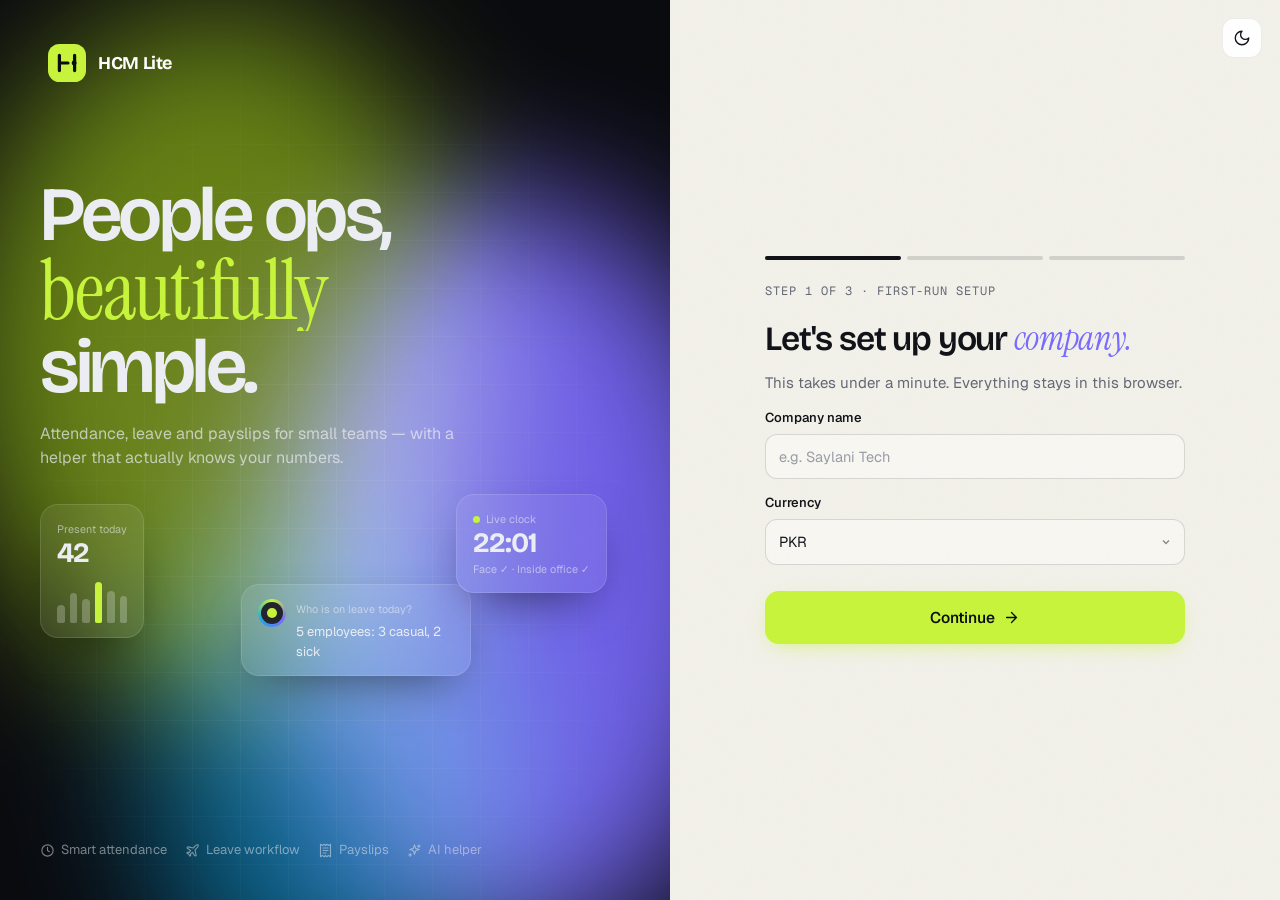
==== commit f7314089: "Fix hidden Add employee button; luxe design pass - Drawer is now capped to the viewport with a scrol" ====
--- a/pages/admin.html
+++ b/pages/admin.html
@@ -8,7 +8,7 @@
   <link rel="icon" href="../assets/favicon.svg" type="image/svg+xml" />
   <link rel="preconnect" href="https://fonts.googleapis.com" />
   <link rel="preconnect" href="https://fonts.gstatic.com" crossorigin />
-  <link href="https://fonts.googleapis.com/css2?family=Bricolage+Grotesque:opsz,wght@12..96,400..700&family=Geist:wght@400..700&family=Geist+Mono:wght@400..600&display=swap" rel="stylesheet" />
+  <link href="https://fonts.googleapis.com/css2?family=Bricolage+Grotesque:opsz,wght@12..96,400..700&family=Geist:wght@400..700&family=Geist+Mono:wght@400..600&family=Instrument+Serif:ital@0;1&display=swap" rel="stylesheet" />
   <script>try{document.documentElement.dataset.theme=localStorage.getItem("hcm_theme")||(matchMedia("(prefers-color-scheme: dark)").matches?"dark":"light")}catch(e){document.documentElement.dataset.theme="light"}</script>
   <link rel="stylesheet" href="../css/style.css" />
 </head>
--- a/css/style.css
+++ b/css/style.css
@@ -106,7 +106,6 @@
 .sidebar {
   position: sticky; top: 0; height: 100vh; padding: 20px 14px; display: flex; flex-direction: column; gap: 18px;
   border-right: 1px solid var(--line); background: color-mix(in srgb, var(--bg) 70%, var(--surface));
-  view-transition-name: sidebar;
 }
 .brand { display: flex; align-items: center; gap: 12px; padding: 4px 8px; }
 .brand .logo { width: 38px; height: 38px; flex: none; transition: transform 0.5s var(--spring); }
@@ -298,10 +297,13 @@
 .modal-body, .drawer-body { padding: 12px 20px 20px; overflow-y: auto; }
 .modal-foot, .drawer-foot { display: flex; justify-content: flex-end; gap: 8px; padding: 14px 20px; border-top: 1px solid var(--line); }
 .overlay-drawer { place-items: stretch end; padding: 10px; }
-.drawer { width: min(560px, 100%); display: flex; flex-direction: column; background: var(--surface); border: 1px solid var(--line); border-radius: 24px; box-shadow: var(--shadow-lg); transform: translateX(105%); transition: transform 0.45s var(--ease); }
+.drawer { width: min(560px, 100%); height: calc(100vh - 20px); height: calc(100dvh - 20px); display: flex; flex-direction: column; background: var(--surface); border: 1px solid var(--line); border-radius: 24px; box-shadow: var(--shadow-lg); transform: translateX(105%); transition: transform 0.45s var(--ease); }
 .open .drawer { transform: none; }
 .closing .drawer { transform: translateX(105%); transition-duration: 0.25s; }
-.drawer-body { flex: 1; }
+.drawer-body { flex: 1; min-height: 0; overscroll-behavior: contain; }
+.modal-body { min-height: 0; overscroll-behavior: contain; }
+.drawer-foot { background: var(--surface); border-radius: 0 0 24px 24px; }
+@media (max-width: 640px) { .drawer-foot { border-radius: 0; padding-bottom: calc(14px + env(safe-area-inset-bottom)); } .drawer-foot .btn { flex: 1; } }
 .menu-profile { display: flex; align-items: center; gap: 14px; padding: 6px 0 16px; border-bottom: 1px solid var(--line); margin-bottom: 8px; }
 .menu-profile small { display: block; text-transform: capitalize; }
 .menu-list { display: flex; flex-direction: column; }
@@ -737,7 +739,7 @@
   .donut { margin: 0 auto; }
   .sbar-row { grid-template-columns: 80px 1fr 28px; }
   .overlay-drawer { padding: 0; place-items: end stretch; }
-  .drawer { width: 100%; max-height: 92vh; border-radius: 24px 24px 0 0; transform: translateY(105%); }
+  .drawer { width: 100%; height: auto; max-height: 92vh; max-height: 92dvh; border-radius: 24px 24px 0 0; transform: translateY(105%); }
   .closing .drawer { transform: translateY(105%); }
   .overlay { padding: 10px; }
   .slip-head, .slip-body, .slip-foot { padding-left: 18px; padding-right: 18px; }
@@ -765,3 +767,124 @@
   .reveal { opacity: 1 !important; transform: none !important; }
 }
 .print-only { display: none; }
+
+/* =========================================================
+   LUXE LAYER — serif accents, glass, glow, ambient light,
+   splash, sparklines, magnetic + tilt interactions.
+   ========================================================= */
+:root { --f-serif: "Instrument Serif", "Iowan Old Style", Georgia, serif; }
+@property --a { syntax: "<angle>"; inherits: false; initial-value: 0deg; }
+
+/* serif italic accent word in titles */
+.serif { font-family: var(--f-serif); font-style: italic; font-weight: 400; letter-spacing: -0.01em; }
+.page-title .serif { font-size: 1.12em; line-height: 0.9; background: linear-gradient(100deg, var(--text) 20%, var(--violet) 55%, var(--text) 90%); background-size: 220% 100%; -webkit-background-clip: text; background-clip: text; color: transparent; animation: sheen 6s ease-in-out infinite; padding-right: 0.06em; }
+@keyframes sheen { 0%, 100% { background-position: 100% 0; } 50% { background-position: 0 0; } }
+.hero-type .serif { font-size: 1.08em; letter-spacing: -0.02em; }
+.card-head h3 .serif, .slip-head h2 .serif { font-size: 1.15em; }
+
+/* ambient light behind the app */
+.ambient { position: fixed; inset: 0; z-index: -1; pointer-events: none; overflow: hidden; }
+.ambient i { position: absolute; border-radius: 50%; filter: blur(90px); opacity: 0.32; animation: drift 28s ease-in-out infinite alternate; }
+.ambient i:nth-child(1) { width: 520px; height: 520px; right: -140px; top: -180px; background: var(--volt); }
+.ambient i:nth-child(2) { width: 460px; height: 460px; left: 18%; bottom: -260px; background: var(--violet); opacity: 0.18; animation-duration: 34s; animation-delay: -10s; }
+.ambient i:nth-child(3) { width: 300px; height: 300px; left: -120px; top: 30%; background: var(--sky); opacity: 0.12; animation-duration: 40s; animation-delay: -20s; }
+[data-theme="dark"] .ambient i:nth-child(1) { opacity: 0.12; }
+[data-theme="dark"] .ambient i:nth-child(2) { opacity: 0.16; }
+body.has-shell { background: transparent; }
+html { background: var(--bg); }
+
+/* scroll progress */
+.progress-bar { position: fixed; top: 0; left: 0; right: 0; height: 2px; z-index: 70; transform-origin: 0 50%; transform: scaleX(0); background: linear-gradient(90deg, var(--volt), var(--violet)); pointer-events: none; }
+
+/* glass top bar once scrolled */
+.topbar { margin: 0 -32px 8px; padding-left: 32px; padding-right: 32px; transition: background 0.3s, box-shadow 0.3s, padding 0.3s; }
+.topbar.scrolled {
+  padding-top: 14px; padding-bottom: 12px;
+  background: color-mix(in srgb, var(--bg) 72%, transparent);
+  backdrop-filter: blur(18px) saturate(1.6); -webkit-backdrop-filter: blur(18px) saturate(1.6);
+  box-shadow: 0 1px 0 var(--line);
+}
+.topbar.scrolled .page-title { font-size: 24px; }
+.page-title { transition: font-size 0.3s var(--ease); }
+
+/* animated gradient border */
+.glow {
+  border: 1px solid transparent;
+  background:
+    linear-gradient(var(--surface), var(--surface)) padding-box,
+    conic-gradient(from var(--a), var(--line-2) 0deg, var(--volt) 60deg, var(--violet) 120deg, var(--line-2) 180deg, var(--line-2) 360deg) border-box;
+  animation: glowSpin 7s linear infinite;
+}
+@keyframes glowSpin { to { --a: 360deg; } }
+
+/* richer cards */
+.card { transition: transform 0.35s var(--ease), box-shadow 0.35s var(--ease), border-color 0.3s; }
+.card::before { content: ""; position: absolute; inset: 0; border-radius: inherit; pointer-events: none; background: linear-gradient(180deg, rgba(255,255,255,.6), transparent 40%); opacity: 0.35; mix-blend-mode: soft-light; }
+[data-theme="dark"] .card::before { background: linear-gradient(180deg, rgba(255,255,255,.06), transparent 35%); opacity: 1; mix-blend-mode: normal; }
+.day-hero::before { content: ""; position: absolute; width: 380px; height: 380px; right: -120px; top: -180px; bottom: auto; left: auto; border-radius: 50%; background: radial-gradient(circle, color-mix(in srgb, var(--volt) 30%, transparent), transparent 65%); opacity: 1; mix-blend-mode: normal; }
+.tilt { transform-style: preserve-3d; will-change: transform; }
+.kpi-val { text-shadow: 0 1px 0 rgba(255,255,255,.06); }
+
+/* KPI sparkline */
+.spark { width: 100%; height: 34px; margin-top: 6px; display: block; overflow: visible; }
+.spark path.l { fill: none; stroke: currentColor; stroke-width: 1.8; stroke-linecap: round; stroke-linejoin: round; stroke-dasharray: 300; stroke-dashoffset: 300; animation: draw 1.4s 0.2s var(--ease) forwards; }
+.spark path.f { fill: currentColor; opacity: 0.1; }
+.spark circle { fill: currentColor; animation: pop 0.4s 1.3s var(--spring) backwards; }
+@keyframes draw { to { stroke-dashoffset: 0; } }
+.kpi .spark { color: var(--violet); }
+.kpi.accent .spark { color: var(--on-volt); }
+.kpi.ink .spark { color: var(--volt); }
+
+/* magnetic buttons */
+.btn-primary, .icon-btn.solid { transition: transform 0.25s var(--ease), background 0.2s, box-shadow 0.3s; }
+.btn-primary:hover { box-shadow: 0 12px 30px -10px color-mix(in srgb, var(--volt) 90%, transparent), 0 0 0 4px color-mix(in srgb, var(--volt) 22%, transparent); }
+.btn-primary::after { content: ""; position: absolute; inset: 0; background: linear-gradient(110deg, transparent 30%, rgba(255,255,255,.55) 50%, transparent 70%); transform: translateX(-120%); transition: transform 0.7s var(--ease); pointer-events: none; }
+.btn-primary:hover::after { transform: translateX(120%); }
+
+/* sidebar polish */
+.sidebar { background: color-mix(in srgb, var(--bg) 55%, transparent); backdrop-filter: blur(20px); -webkit-backdrop-filter: blur(20px); }
+.nav-item .ic { transition: transform 0.3s var(--spring); }
+.nav-item:hover .ic { transform: translateX(2px) scale(1.08); }
+.nav-item.active::before { animation: navIn 0.45s var(--spring); }
+@keyframes navIn { from { transform: scaleY(0); } }
+
+/* splash after login */
+.splash { position: fixed; inset: 0; z-index: 120; display: grid; place-items: center; background: #0a0b0f; color: #eceef3; animation: splashOut 0.6s 1.25s var(--ease) forwards; }
+.splash .aurora { opacity: 0.6; }
+.splash-in { text-align: center; position: relative; }
+.splash .logo { width: 64px; height: 64px; animation: logoIn 0.8s var(--spring) both; }
+.splash h2 { font-size: clamp(30px, 5vw, 52px); margin-top: 18px; letter-spacing: -0.035em; animation: fadeUp 0.7s 0.2s var(--ease) both; }
+.splash h2 .serif { color: #c8f43c; }
+.splash p { color: rgba(236,238,243,.55); margin-top: 6px; animation: fadeUp 0.7s 0.35s var(--ease) both; }
+.splash-bar { width: 160px; height: 2px; margin: 22px auto 0; border-radius: 2px; background: rgba(255,255,255,.12); overflow: hidden; }
+.splash-bar i { display: block; height: 100%; background: #c8f43c; animation: load 1.1s 0.2s var(--ease) both; transform-origin: left; }
+@keyframes load { from { transform: scaleX(0); } }
+@keyframes logoIn { from { transform: scale(0.4) rotate(-30deg); opacity: 0; } }
+@keyframes splashOut { to { opacity: 0; visibility: hidden; transform: scale(1.04); } }
+
+/* add-employee live preview */
+.emp-preview { position: relative; overflow: hidden; display: flex; align-items: center; gap: 14px; padding: 16px; margin-bottom: 18px; border-radius: 18px; background: #0d0f14; color: #eceef3; isolation: isolate; }
+.emp-preview::after { content: ""; position: absolute; z-index: -1; width: 220px; height: 220px; right: -60px; top: -110px; border-radius: 50%; background: radial-gradient(circle, rgba(200,244,60,.45), transparent 65%); }
+.emp-preview .avatar { transition: background 0.4s; }
+.emp-preview b { display: block; font-family: var(--f-display); font-size: 18px; letter-spacing: -0.02em; min-height: 1.2em; }
+.emp-preview small { display: block; color: rgba(236,238,243,.6); font-size: 13px; min-height: 1.2em; }
+.emp-preview .pv-sal { margin-left: auto; text-align: right; }
+.emp-preview .pv-sal b { font-family: var(--f-mono); font-size: 15px; color: #c8f43c; }
+.form-section { grid-column: 1 / -1; display: flex; align-items: center; gap: 10px; margin-top: 6px; font-size: 11.5px; font-weight: 600; letter-spacing: 0.1em; text-transform: uppercase; color: var(--muted); }
+.form-section::after { content: ""; flex: 1; height: 1px; background: var(--line); }
+.form-section:first-child { margin-top: 0; }
+
+/* login polish */
+.auth-art { --mx: 50%; --my: 50%; }
+.auth-art .spot-light { position: absolute; inset: 0; z-index: -1; pointer-events: none; background: radial-gradient(500px circle at var(--mx) var(--my), rgba(255,255,255,.10), transparent 60%); }
+.auth-box h2 .serif { color: var(--violet); }
+.live-dot { display: inline-block; width: 7px; height: 7px; border-radius: 50%; background: #c8f43c; margin-right: 6px; box-shadow: 0 0 0 0 rgba(200,244,60,.6); animation: livePulse 1.8s infinite; }
+@keyframes livePulse { 70% { box-shadow: 0 0 0 8px rgba(200,244,60,0); } 100% { box-shadow: 0 0 0 0 rgba(200,244,60,0); } }
+
+@media (max-width: 900px) {
+  .topbar { margin: 0 -16px 8px; padding-left: 16px; padding-right: 16px; }
+  .topbar.scrolled .page-title { font-size: 20px; }
+  .ambient i:nth-child(1) { width: 320px; height: 320px; }
+}
+@media print { .ambient, .progress-bar, .splash { display: none !important; } .card::before { display: none; } }
+@media (prefers-reduced-motion: reduce) { .splash { display: none; } }
